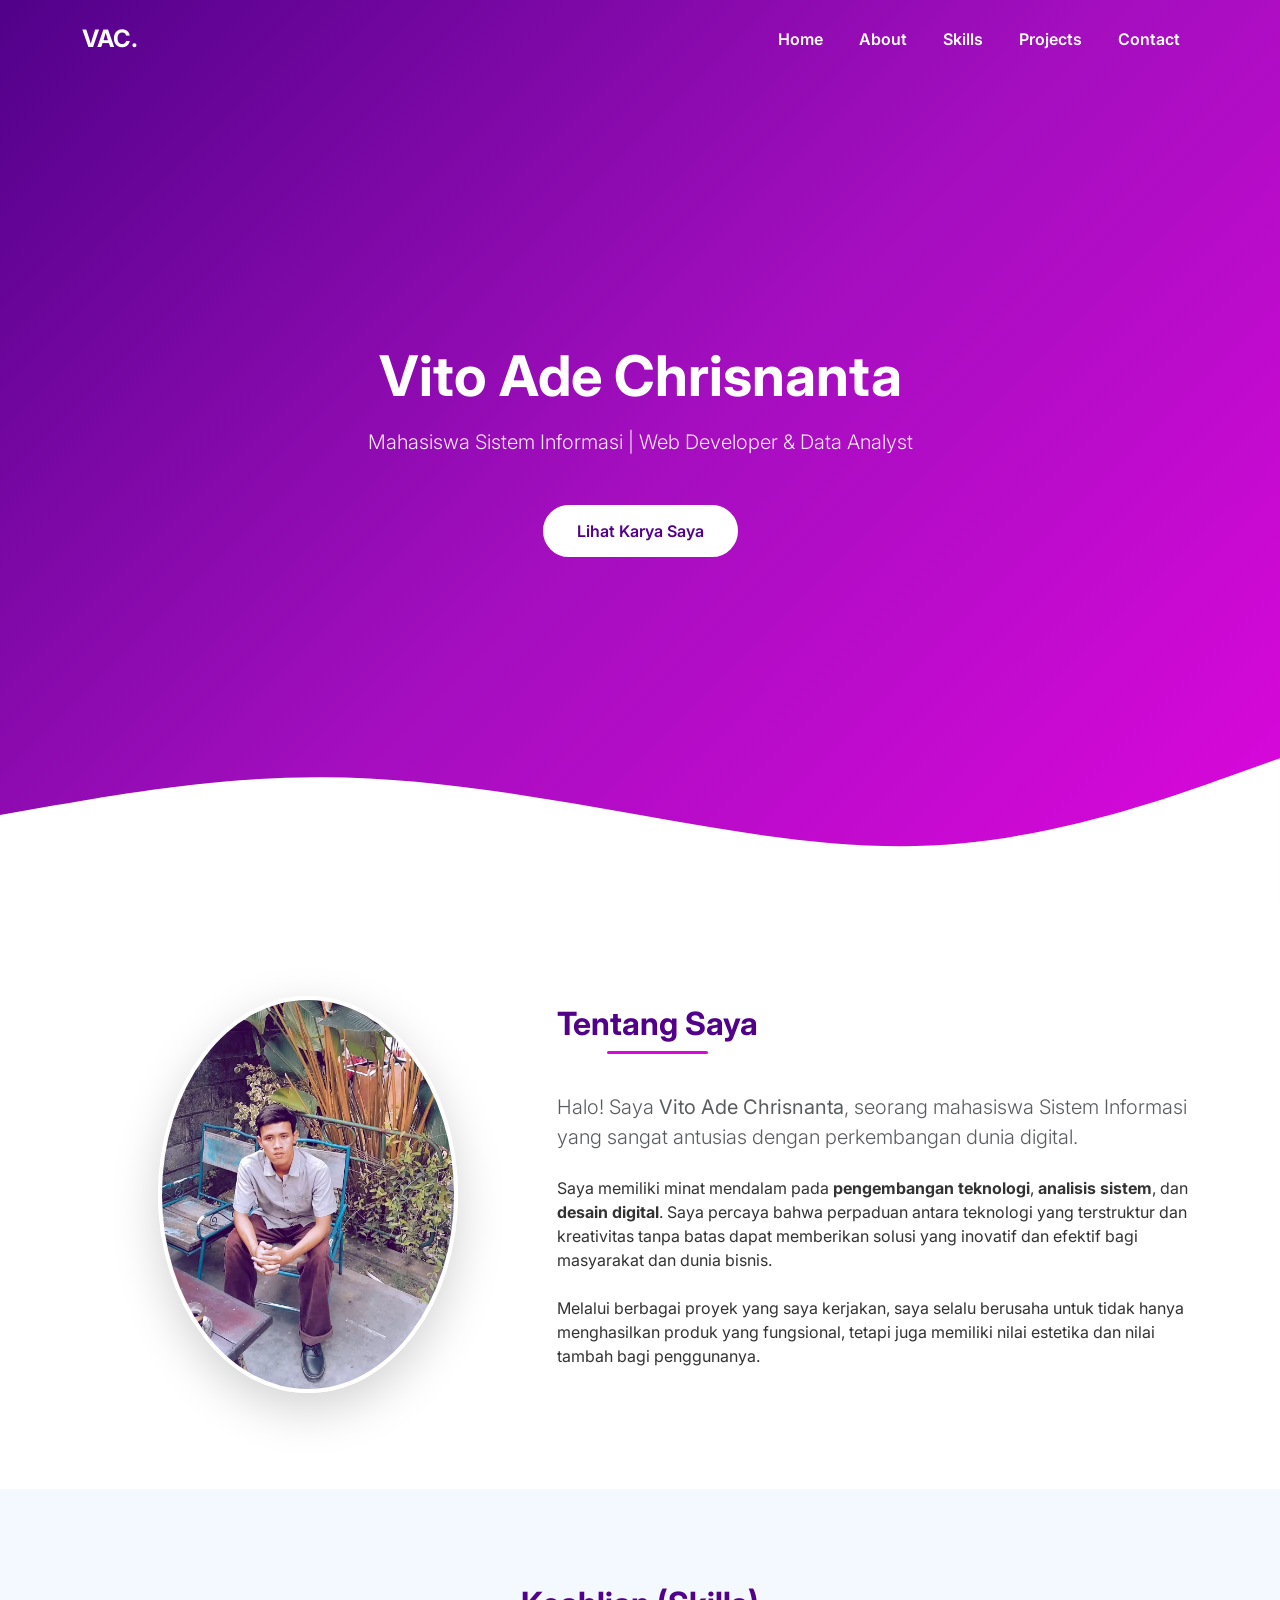
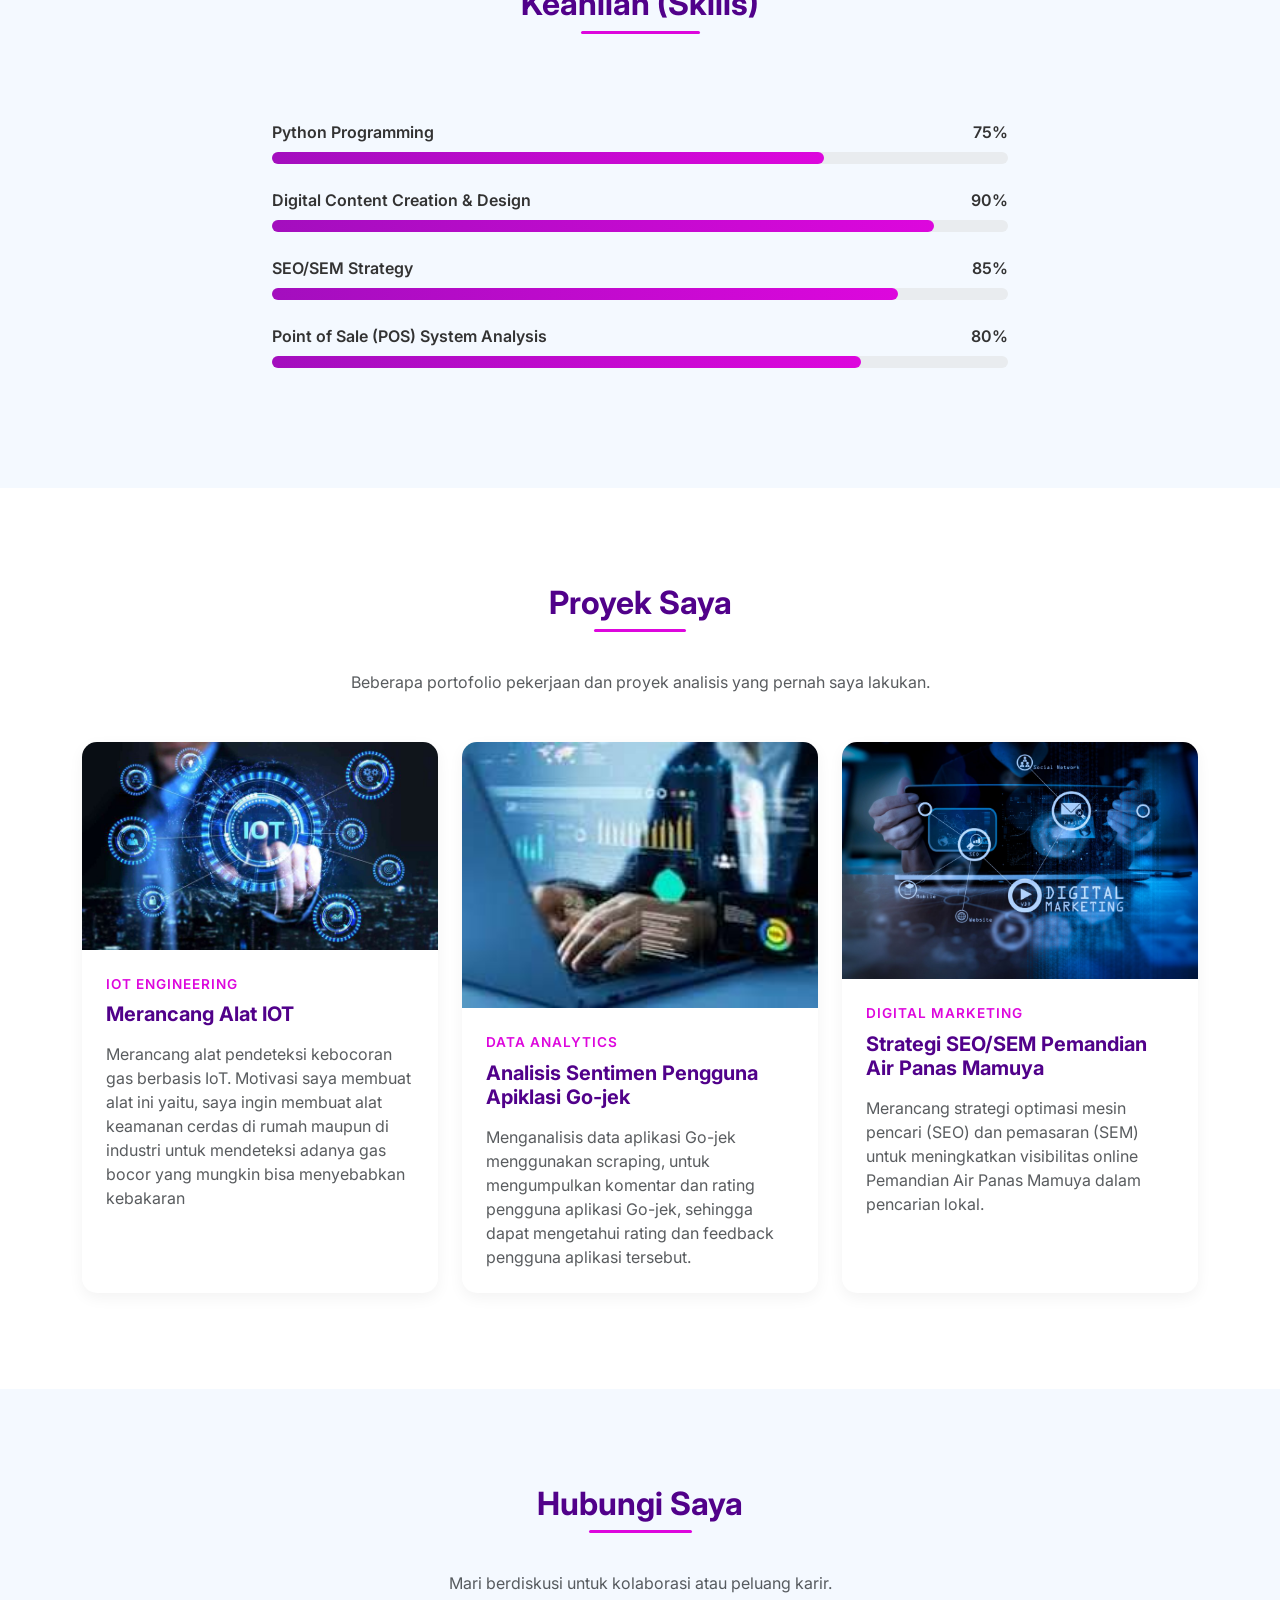
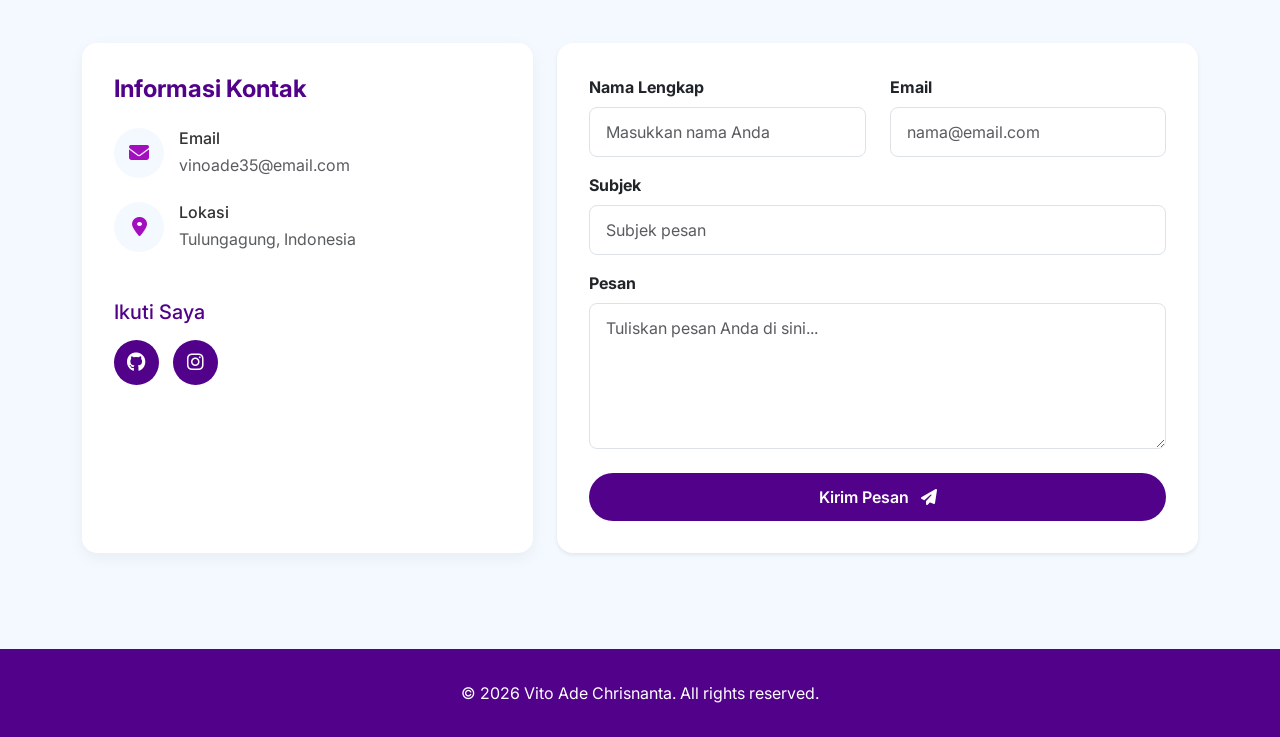
==== web-portofolio-bootstrap/index.html @ fb8f45e7 "[ADD] portofolio-bootstarp" ====
<!DOCTYPE html>
<html lang="id">
<head>
    <meta charset="UTF-8">
    <meta name="viewport" content="width=device-width, initial-scale=1.0">
    <title>Vino Ade Chrisnanta | Portofolio</title>
    
    <!-- Bootstrap 5 CSS -->
    <link href="https://cdn.jsdelivr.net/npm/bootstrap@5.3.2/dist/css/bootstrap.min.css" rel="stylesheet">
    
    <!-- Google Fonts (Inter) -->
    <link href="https://fonts.googleapis.com/css2?family=Inter:wght@300;400;600;700&display=swap" rel="stylesheet">
    
    <!-- Font Awesome for Icons -->
    <link rel="stylesheet" href="https://cdnjs.cloudflare.com/ajax/libs/font-awesome/6.4.2/css/all.min.css">

    <style>
        :root {
            --primary-blue: #51018a;
            --secondary-blue: #a30ebe;
            --accent-blue: #dd07dd;
            --light-bg: #f4f9ff;
            --white: #ffffff;
            --text-dark: #333333;
            --text-muted: #6c757d;
        }

        body {
            font-family: 'Inter', sans-serif;
            color: var(--text-dark);
            background-color: var(--white);
            position: relative;
        }

        html {
            scroll-behavior: smooth;
        }

        /* Custom Selection */
        ::selection {
            background-color: var(--accent-blue);
            color: var(--white);
        }

        /* Navbar Styling */
        .navbar {
            transition: all 0.3s ease-in-out;
            padding: 1rem 0;
        }
        .navbar.scrolled {
            background-color: var(--white);
            box-shadow: 0 4px 15px rgba(0,0,0,0.1);
            padding: 0.5rem 0;
        }
        .navbar-light .navbar-nav .nav-link {
            color: var(--white);
            font-weight: 600;
            margin: 0 10px;
            transition: color 0.3s;
        }
        .navbar.scrolled .navbar-nav .nav-link {
            color: var(--primary-blue);
        }
        .navbar-light .navbar-nav .nav-link:hover,
        .navbar.scrolled .navbar-nav .nav-link:hover {
            color: var(--accent-blue);
        }
        .navbar-brand {
            font-weight: 700;
            color: var(--white) !important;
            font-size: 1.5rem;
        }
        .navbar.scrolled .navbar-brand {
            color: var(--primary-blue) !important;
        }
        .navbar-toggler {
            border-color: rgba(255,255,255,0.5);
        }
        .navbar.scrolled .navbar-toggler {
            border-color: rgba(0,0,0,0.1);
        }
        .navbar-toggler-icon {
            filter: invert(1);
        }
        .navbar.scrolled .navbar-toggler-icon {
            filter: invert(0);
        }

        /* Hero Section */
        #home {
            background: linear-gradient(135deg, var(--primary-blue) 0%, var(--secondary-blue) 50%, var(--accent-blue) 100%);
            color: var(--white);
            min-height: 100vh;
            display: flex;
            align-items: center;
            position: relative;
            overflow: hidden;
        }
        .hero-title {
            font-size: 3.5rem;
            font-weight: 700;
            margin-bottom: 1rem;
            animation: slideInDown 1s ease-out;
        }
        .hero-subtitle {
            font-size: 1.25rem;
            font-weight: 300;
            margin-bottom: 2rem;
            opacity: 0.9;
            animation: slideInUp 1s ease-out;
        }
        .btn-custom {
            background-color: var(--white);
            color: var(--primary-blue);
            padding: 0.75rem 2rem;
            border-radius: 50px;
            font-weight: 600;
            transition: all 0.3s;
            border: 2px solid var(--white);
        }
        .btn-custom:hover {
            background-color: transparent;
            color: var(--white);
        }

        /* Section Titles */
        .section-title {
            color: var(--primary-blue);
            font-weight: 700;
            margin-bottom: 3rem;
            position: relative;
            display: inline-block;
        }
        .section-title::after {
            content: '';
            position: absolute;
            width: 50%;
            height: 3px;
            background-color: var(--accent-blue);
            bottom: -10px;
            left: 25%;
            border-radius: 2px;
        }

        /* Progress Bars */
        .progress {
            height: 12px;
            border-radius: 10px;
            background-color: #e9ecef;
            margin-bottom: 1.5rem;
            overflow: visible;
        }
        .progress-bar {
            background: linear-gradient(90deg, var(--secondary-blue), var(--accent-blue));
            border-radius: 10px;
            position: relative;
            transition: width 1.5s ease-in-out;
        }
        .skill-label {
            font-weight: 600;
            margin-bottom: 0.5rem;
            display: flex;
            justify-content: space-between;
        }

        /* Project Cards */
        .project-card {
            border: none;
            border-radius: 15px;
            overflow: hidden;
            box-shadow: 0 5px 15px rgba(0,0,0,0.05);
            transition: transform 0.3s, box-shadow 0.3s;
            height: 100%;
        }
        .project-card:hover {
            transform: translateY(-10px);
            box-shadow: 0 15px 30px rgba(0,119,182,0.15);
        }
        .project-img-wrapper {
            overflow: hidden;
        }
        .project-card img {
            transition: transform 0.5s;
        }
        .project-card:hover img {
            transform: scale(1.1);
        }
        .card-body-custom {
            padding: 1.5rem;
        }
        .project-category {
            color: var(--accent-blue);
            font-size: 0.85rem;
            font-weight: 600;
            text-transform: uppercase;
            letter-spacing: 1px;
            margin-bottom: 0.5rem;
        }
        .project-title {
            font-weight: 700;
            color: var(--primary-blue);
        }

        /* Contact Section */
        .contact-section {
            background-color: var(--light-bg);
        }
        .contact-info-card {
            background-color: var(--white);
            padding: 2rem;
            border-radius: 15px;
            box-shadow: 0 5px 15px rgba(0,0,0,0.05);
            height: 100%;
        }
        .contact-icon {
            width: 50px;
            height: 50px;
            background-color: var(--light-bg);
            color: var(--secondary-blue);
            border-radius: 50%;
            display: flex;
            align-items: center;
            justify-content: center;
            font-size: 1.25rem;
            margin-right: 15px;
            transition: all 0.3s;
        }
        .contact-icon:hover {
            background-color: var(--secondary-blue);
            color: var(--white);
        }
        .social-links a {
            display: inline-flex;
            align-items: center;
            justify-content: center;
            width: 45px;
            height: 45px;
            background-color: var(--primary-blue);
            color: var(--white);
            border-radius: 50%;
            margin-right: 10px;
            font-size: 1.2rem;
            text-decoration: none;
            transition: transform 0.3s, background-color 0.3s;
        }
        .social-links a:hover {
            background-color: var(--accent-blue);
            transform: translateY(-3px);
        }
        .form-control {
            border-radius: 8px;
            padding: 0.75rem 1rem;
            border: 1px solid #dee2e6;
        }
        .form-control:focus {
            border-color: var(--accent-blue);
            box-shadow: 0 0 0 0.25rem rgba(0, 180, 216, 0.25);
        }
        .btn-submit {
            background-color: var(--primary-blue);
            color: var(--white);
            padding: 0.75rem 2rem;
            border-radius: 50px;
            font-weight: 600;
            border: none;
            transition: background-color 0.3s;
        }
        .btn-submit:hover {
            background-color: var(--secondary-blue);
        }

        /* Footer */
        footer {
            background-color: var(--primary-blue);
            color: var(--white);
            padding: 2rem 0;
            text-align: center;
        }

        /* Animations */
        @keyframes slideInDown {
            from { opacity: 0; transform: translateY(-30px); }
            to { opacity: 1; transform: translateY(0); }
        }
        @keyframes slideInUp {
            from { opacity: 0; transform: translateY(30px); }
            to { opacity: 1; transform: translateY(0); }
        }
    </style>
</head>
<body data-bs-spy="scroll" data-bs-target="#navbarNav">

    <nav class="navbar navbar-expand-lg navbar-light fixed-top" id="mainNav">
        <div class="container">
            <a class="navbar-brand" href="#home">VAC.</a>
            <button class="navbar-toggler" type="button" data-bs-toggle="collapse" data-bs-target="#navbarNav" aria-controls="navbarNav" aria-expanded="false" aria-label="Toggle navigation">
                <span class="navbar-toggler-icon"></span>
            </button>
            <div class="collapse navbar-collapse" id="navbarNav">
                <ul class="navbar-nav ms-auto">
                    <li class="nav-item">
                        <a class="nav-link" href="#home">Home</a>
                    </li>
                    <li class="nav-item">
                        <a class="nav-link" href="#about">About</a>
                    </li>
                    <li class="nav-item">
                        <a class="nav-link" href="#skills">Skills</a>
                    </li>
                    <li class="nav-item">
                        <a class="nav-link" href="#projects">Projects</a>
                    </li>
                    <li class="nav-item">
                        <a class="nav-link" href="#contact">Contact</a>
                    </li>
                </ul>
            </div>
        </div>
    </nav>

    <section id="home">
        <div class="container text-center text-md-start">
            <div class="row align-items-center">
                <div class="col-lg-8 mx-auto text-center">
                    <h1 class="hero-title">Vito Ade Chrisnanta</h1>
                    <p class="hero-subtitle">Mahasiswa Sistem Informasi | Web Developer & Data Analyst</p>
                    <a href="#projects" class="btn btn-custom mt-3">Lihat Karya Saya</a>
                </div>
            </div>
        </div>
        <!-- Decorative Shape -->
        <svg style="position:absolute; bottom:0; width:100%; height:auto;" xmlns="http://www.w3.org/2000/svg" viewBox="0 0 1440 320">
            <path fill="#ffffff" fill-opacity="1" d="M0,224L60,213.3C120,203,240,181,360,181.3C480,181,600,203,720,224C840,245,960,267,1080,256C1200,245,1320,203,1380,181.3L1440,160L1440,320L1380,320C1320,320,1200,320,1080,320C960,320,840,320,720,320C600,320,480,320,360,320C240,320,120,320,60,320L0,320Z"></path>
        </svg>
    </section>

    <section id="about" class="py-5">
        <div class="container py-5">
            <div class="row align-items-center">
                <div class="col-lg-5 mb-4 mb-lg-0 text-center">
                    <!-- Placeholder Profile Picture -->
                    <img src="img/foto.jpeg" alt="Vito Ade Chrisnanta" class="img-fluid rounded-circle shadow-lg border border-4 border-white" style="max-width: 300px;">
                </div>
                <div class="col-lg-7">
                    <h2 class="section-title">Tentang Saya</h2>
                    <p class="lead text-muted mb-4">Halo! Saya <strong>Vito Ade Chrisnanta</strong>, seorang mahasiswa Sistem Informasi yang sangat antusias dengan perkembangan dunia digital.</p>
                    <p class="mb-4">
                        Saya memiliki minat mendalam pada <strong>pengembangan teknologi</strong>, <strong>analisis sistem</strong>, dan <strong>desain digital</strong>. Saya percaya bahwa perpaduan antara teknologi yang terstruktur dan kreativitas tanpa batas dapat memberikan solusi yang inovatif dan efektif bagi masyarakat dan dunia bisnis.
                    </p>
                    <p>
                        Melalui berbagai proyek yang saya kerjakan, saya selalu berusaha untuk tidak hanya menghasilkan produk yang fungsional, tetapi juga memiliki nilai estetika dan nilai tambah bagi penggunanya.
                    </p>
                </div>
            </div>
        </div>
    </section>

    <section id="skills" class="py-5" style="background-color: var(--light-bg);">
        <div class="container py-5">
            <div class="text-center mb-5">
                <h2 class="section-title">Keahlian (Skills)</h2>
            </div>
            <div class="row justify-content-center">
                <div class="col-lg-8">
                    
                    <!-- Skill 1 -->
                    <div class="skill-item mb-4">
                        <div class="skill-label">
                            <span>Python Programming</span>
                            <span>75%</span>
                        </div>
                        <div class="progress">
                            <div class="progress-bar" role="progressbar" style="width: 0%;" data-width="75%" aria-valuenow="75" aria-valuemin="0" aria-valuemax="100"></div>
                        </div>
                    </div>

                    <!-- Skill 2 -->
                    <div class="skill-item mb-4">
                        <div class="skill-label">
                            <span>Digital Content Creation & Design</span>
                            <span>90%</span>
                        </div>
                        <div class="progress">
                            <div class="progress-bar" role="progressbar" style="width: 0%;" data-width="90%" aria-valuenow="90" aria-valuemin="0" aria-valuemax="100"></div>
                        </div>
                    </div>

                    <!-- Skill 3 -->
                    <div class="skill-item mb-4">
                        <div class="skill-label">
                            <span>SEO/SEM Strategy</span>
                            <span>85%</span>
                        </div>
                        <div class="progress">
                            <div class="progress-bar" role="progressbar" style="width: 0%;" data-width="85%" aria-valuenow="85" aria-valuemin="0" aria-valuemax="100"></div>
                        </div>
                    </div>

                    <!-- Skill 4 -->
                    <div class="skill-item">
                        <div class="skill-label">
                            <span>Point of Sale (POS) System Analysis</span>
                            <span>80%</span>
                        </div>
                        <div class="progress">
                            <div class="progress-bar" role="progressbar" style="width: 0%;" data-width="80%" aria-valuenow="80" aria-valuemin="0" aria-valuemax="100"></div>
                        </div>
                    </div>

                </div>
            </div>
        </div>
    </section>

    <section id="projects" class="py-5">
        <div class="container py-5">
            <div class="text-center mb-5">
                <h2 class="section-title">Proyek Saya</h2>
                <p class="text-muted">Beberapa portofolio pekerjaan dan proyek analisis yang pernah saya lakukan.</p>
            </div>
            <div class="row row-cols-1 row-cols-md-2 row-cols-lg-3 g-4">
                
                <!-- Project 1 -->
                <div class="col">
                    <div class="card project-card h-100">
                        <div class="project-img-wrapper">
                            <img src="img/iot.jpg" class="card-img-top" alt="Merancang Alat IOT">
                        </div>
                        <div class="card-body card-body-custom">
                            <p class="project-category">IOT Engineering</p>
                            <h5 class="card-title project-title">Merancang Alat IOT</h5>
                            <p class="card-text text-muted mt-3">Merancang alat pendeteksi kebocoran gas berbasis IoT. Motivasi saya membuat alat ini yaitu, saya ingin membuat alat keamanan cerdas di rumah maupun di industri untuk mendeteksi adanya gas bocor yang mungkin bisa menyebabkan kebakaran</p>
                        </div>
                    </div>
                </div>

                <!-- Project 2 -->
                <div class="col">
                    <div class="card project-card h-100">
                        <div class="project-img-wrapper">
                            <img src="img/analis.jpg" class="card-img-top" alt="Analisis Sentimen">
                        </div>
                        <div class="card-body card-body-custom">
                            <p class="project-category">Data Analytics</p>
                            <h5 class="card-title project-title">Analisis Sentimen Pengguna Apiklasi Go-jek</h5>
                            <p class="card-text text-muted mt-3">Menganalisis data aplikasi Go-jek menggunakan scraping, untuk mengumpulkan komentar dan rating pengguna aplikasi Go-jek, sehingga dapat mengetahui rating dan feedback pengguna aplikasi tersebut.</p>
                        </div>
                    </div>
                </div>

                <!-- Project 3 -->
                <div class="col">
                    <div class="card project-card h-100">
                        <div class="project-img-wrapper">
                            <img src="img/digital marketing.jpg" class="card-img-top" alt="Mamuya">
                        </div>
                        <div class="card-body card-body-custom">
                            <p class="project-category">Digital Marketing</p>
                            <h5 class="card-title project-title">Strategi SEO/SEM Pemandian Air Panas Mamuya</h5>
                            <p class="card-text text-muted mt-3">Merancang strategi optimasi mesin pencari (SEO) dan pemasaran (SEM) untuk meningkatkan visibilitas online Pemandian Air Panas Mamuya dalam pencarian lokal.</p>
                        </div>
                    </div>
                </div>

            </div>
        </div>
    </section>

    <section id="contact" class="py-5 contact-section">
        <div class="container py-5">
            <div class="text-center mb-5">
                <h2 class="section-title">Hubungi Saya</h2>
                <p class="text-muted">Mari berdiskusi untuk kolaborasi atau peluang karir.</p>
            </div>
            
            <div class="row g-4">
                <!-- Contact Info -->
                <div class="col-lg-5">
                    <div class="contact-info-card">
                        <h4 class="mb-4" style="color: var(--primary-blue); font-weight: 700;">Informasi Kontak</h4>
                        
                        <div class="d-flex align-items-center mb-4">
                            <div class="contact-icon">
                                <i class="fas fa-envelope"></i>
                            </div>
                            <div>
                                <h6 class="mb-1">Email</h6>
                                <p class="text-muted mb-0">vinoade35@email.com</p>
                            </div>
                        </div>

                        <div class="d-flex align-items-center mb-4">
                            <div class="contact-icon">
                                <i class="fas fa-map-marker-alt"></i>
                            </div>
                            <div>
                                <h6 class="mb-1">Lokasi</h6>
                                <p class="text-muted mb-0">Tulungagung, Indonesia</p>
                            </div>
                        </div>

                        <h5 class="mt-5 mb-3" style="color: var(--primary-blue);">Ikuti Saya</h5>
                        <div class="social-links">
                            <a href="https://github.com/VinoAde57" target="_blank" title="GitHub"><i class="fab fa-github"></i></a>
                            <a href="https://www.instagram.com/vinoo_ac?stkn=ZW9laTdqZWRrNWI4" target="_blank" title="Instagram"><i class="fab fa-instagram"></i></a>
                        </div>
                    </div>
                </div>

                <!-- Contact Form -->
                <div class="col-lg-7">
                    <div class="card border-0 shadow-sm rounded-4 h-100" style="padding: 2rem;">
                        <form id="contactForm" onsubmit="event.preventDefault(); alert('Terima kasih! Pesan Anda telah terkirim. (Ini adalah simulasi form)');">
                            <div class="row">
                                <div class="col-md-6 mb-3">
                                    <label for="name" class="form-label fw-bold">Nama Lengkap</label>
                                    <input type="text" class="form-control" id="name" placeholder="Masukkan nama Anda" required>
                                </div>
                                <div class="col-md-6 mb-3">
                                    <label for="email" class="form-label fw-bold">Email</label>
                                    <input type="email" class="form-control" id="email" placeholder="nama@email.com" required>
                                </div>
                            </div>
                            <div class="mb-3">
                                <label for="subject" class="form-label fw-bold">Subjek</label>
                                <input type="text" class="form-control" id="subject" placeholder="Subjek pesan" required>
                            </div>
                            <div class="mb-4">
                                <label for="message" class="form-label fw-bold">Pesan</label>
                                <textarea class="form-control" id="message" rows="5" placeholder="Tuliskan pesan Anda di sini..." required></textarea>
                            </div>
                            <button type="submit" class="btn btn-submit w-100">Kirim Pesan <i class="fas fa-paper-plane ms-2"></i></button>
                        </form>
                    </div>
                </div>
            </div>
        </div>
    </section>

    <!-- Footer -->
    <footer>
        <div class="container">
            <p class="mb-0">&copy; 2026 Vito Ade Chrisnanta. All rights reserved.</p>
        </div>
    </footer>

    <!-- Bootstrap JS Bundle with Popper -->
    <script src="https://cdn.jsdelivr.net/npm/bootstrap@5.3.2/dist/js/bootstrap.bundle.min.js"></script>
    
    <script>
        document.addEventListener('DOMContentLoaded', function() {
            
            // 1. Navbar Scroll Effect
            const navbar = document.getElementById('mainNav');
            
            window.addEventListener('scroll', function() {
                if (window.scrollY > 50) {
                    navbar.classList.add('scrolled');
                } else {
                    navbar.classList.remove('scrolled');
                }
            });

            // 2. Animate Progress Bars on Scroll
            const progressBars = document.querySelectorAll('.progress-bar');
            
            const animateProgressBars = () => {
                progressBars.forEach(bar => {
                    const barPosition = bar.getBoundingClientRect().top;
                    const screenPosition = window.innerHeight;
                    
                    if(barPosition < screenPosition) {
                        const targetWidth = bar.getAttribute('data-width');
                        bar.style.width = targetWidth;
                    }
                });
            };

            // Initial check on load
            animateProgressBars();
            
            // Check on scroll
            window.addEventListener('scroll', animateProgressBars);
        });
    </script>
</body>
</html>
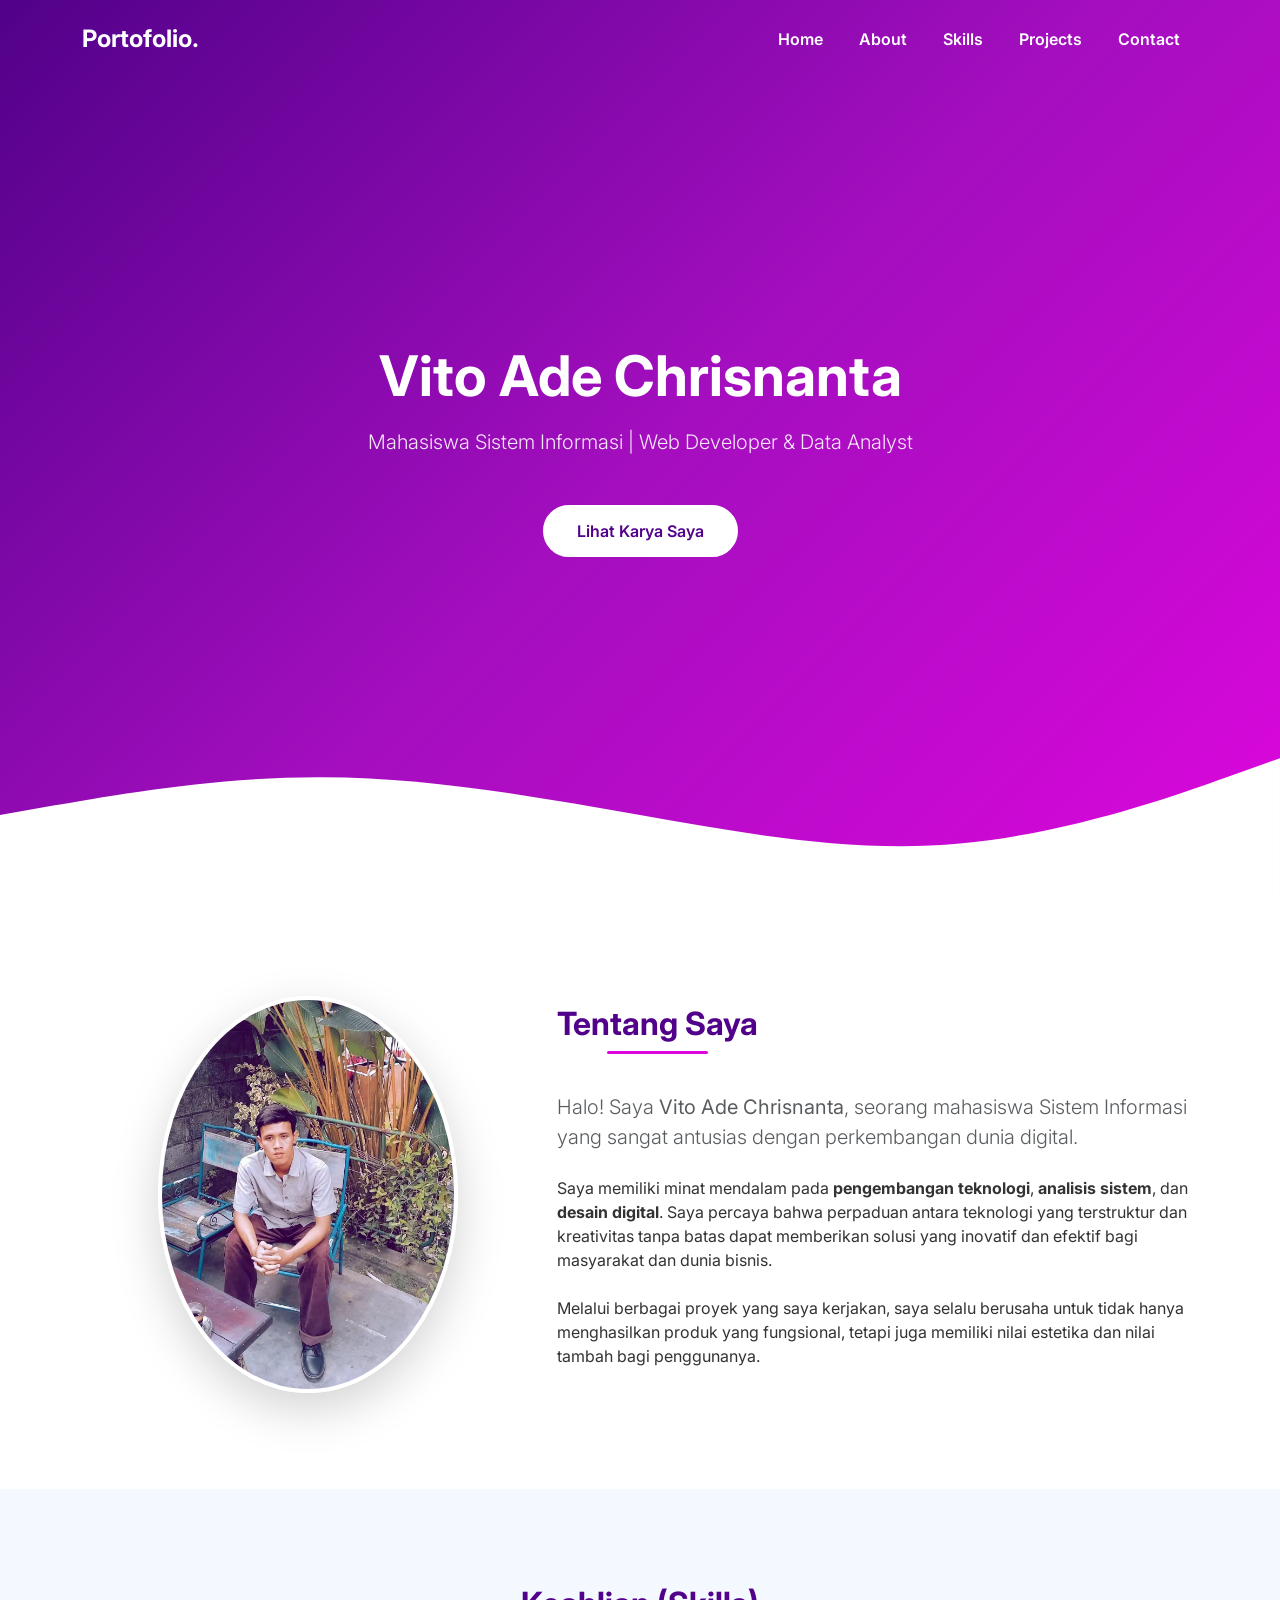
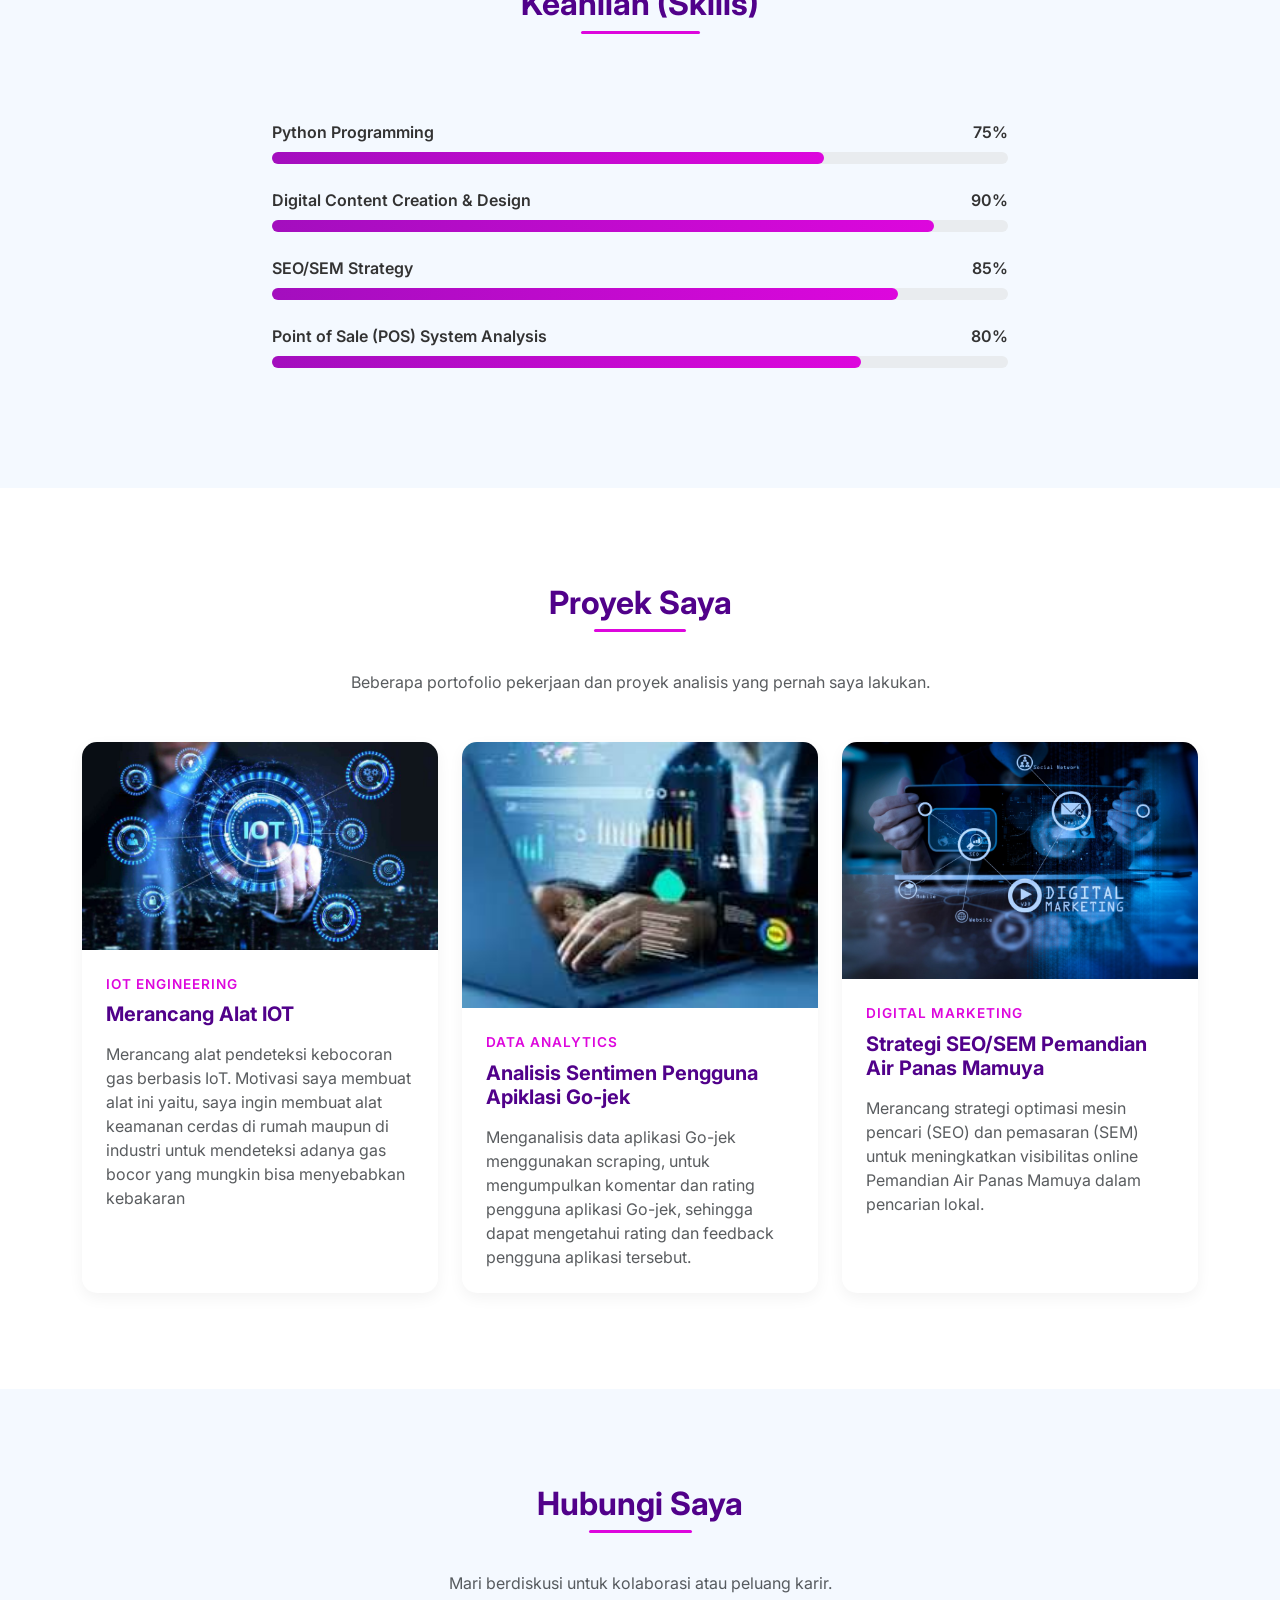
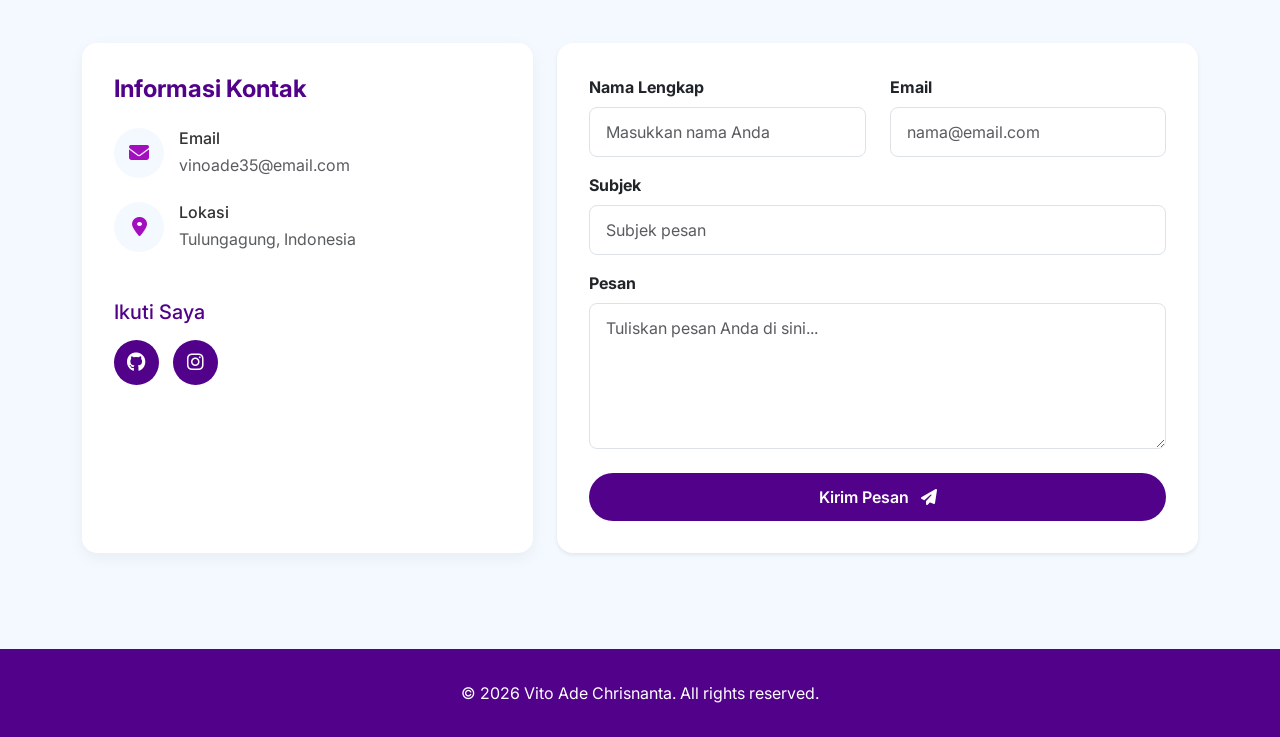
==== commit be0d9408: "[ADD]web-portofolio-boostrap" ====
--- a/web-portofolio-bootstrap/index.html
+++ b/web-portofolio-bootstrap/index.html
@@ -292,7 +292,7 @@
 
     <nav class="navbar navbar-expand-lg navbar-light fixed-top" id="mainNav">
         <div class="container">
-            <a class="navbar-brand" href="#home">VAC.</a>
+            <a class="navbar-brand" href="#home">Portofolio.</a>
             <button class="navbar-toggler" type="button" data-bs-toggle="collapse" data-bs-target="#navbarNav" aria-controls="navbarNav" aria-expanded="false" aria-label="Toggle navigation">
                 <span class="navbar-toggler-icon"></span>
             </button>
